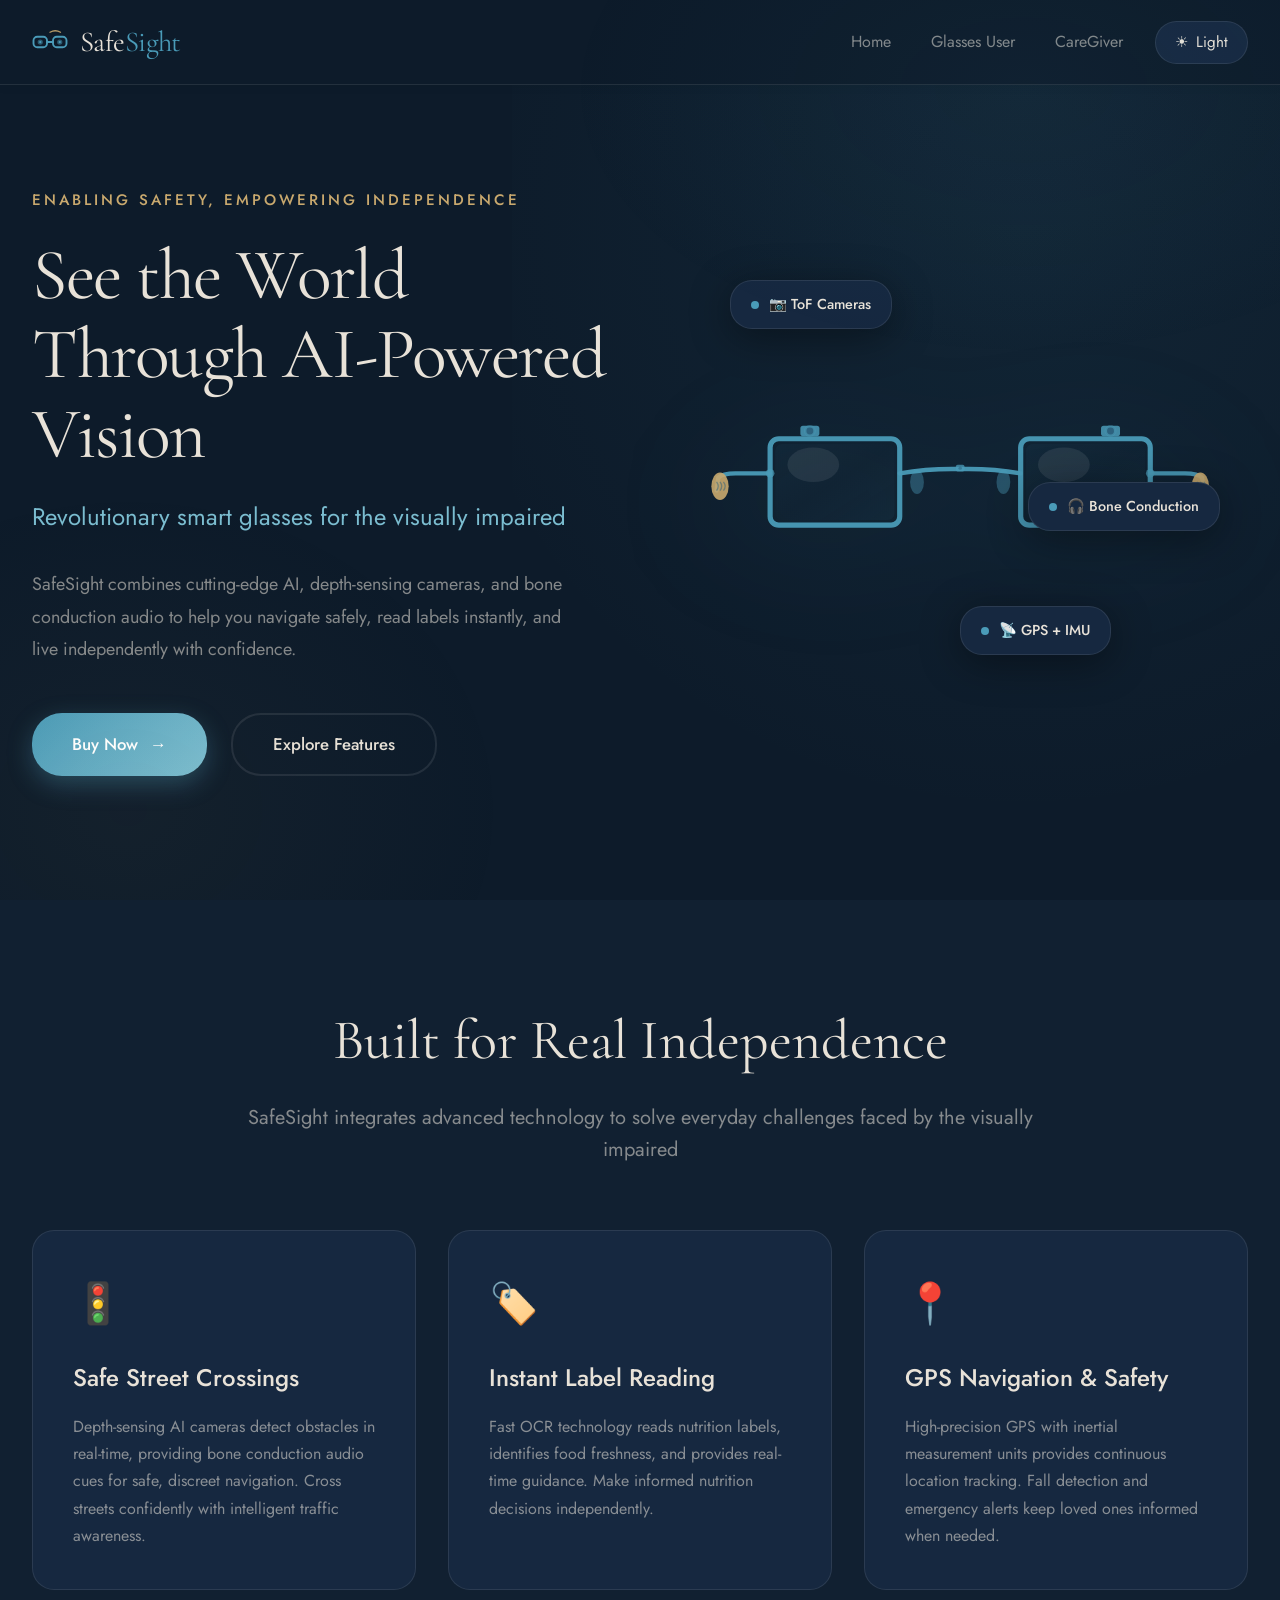
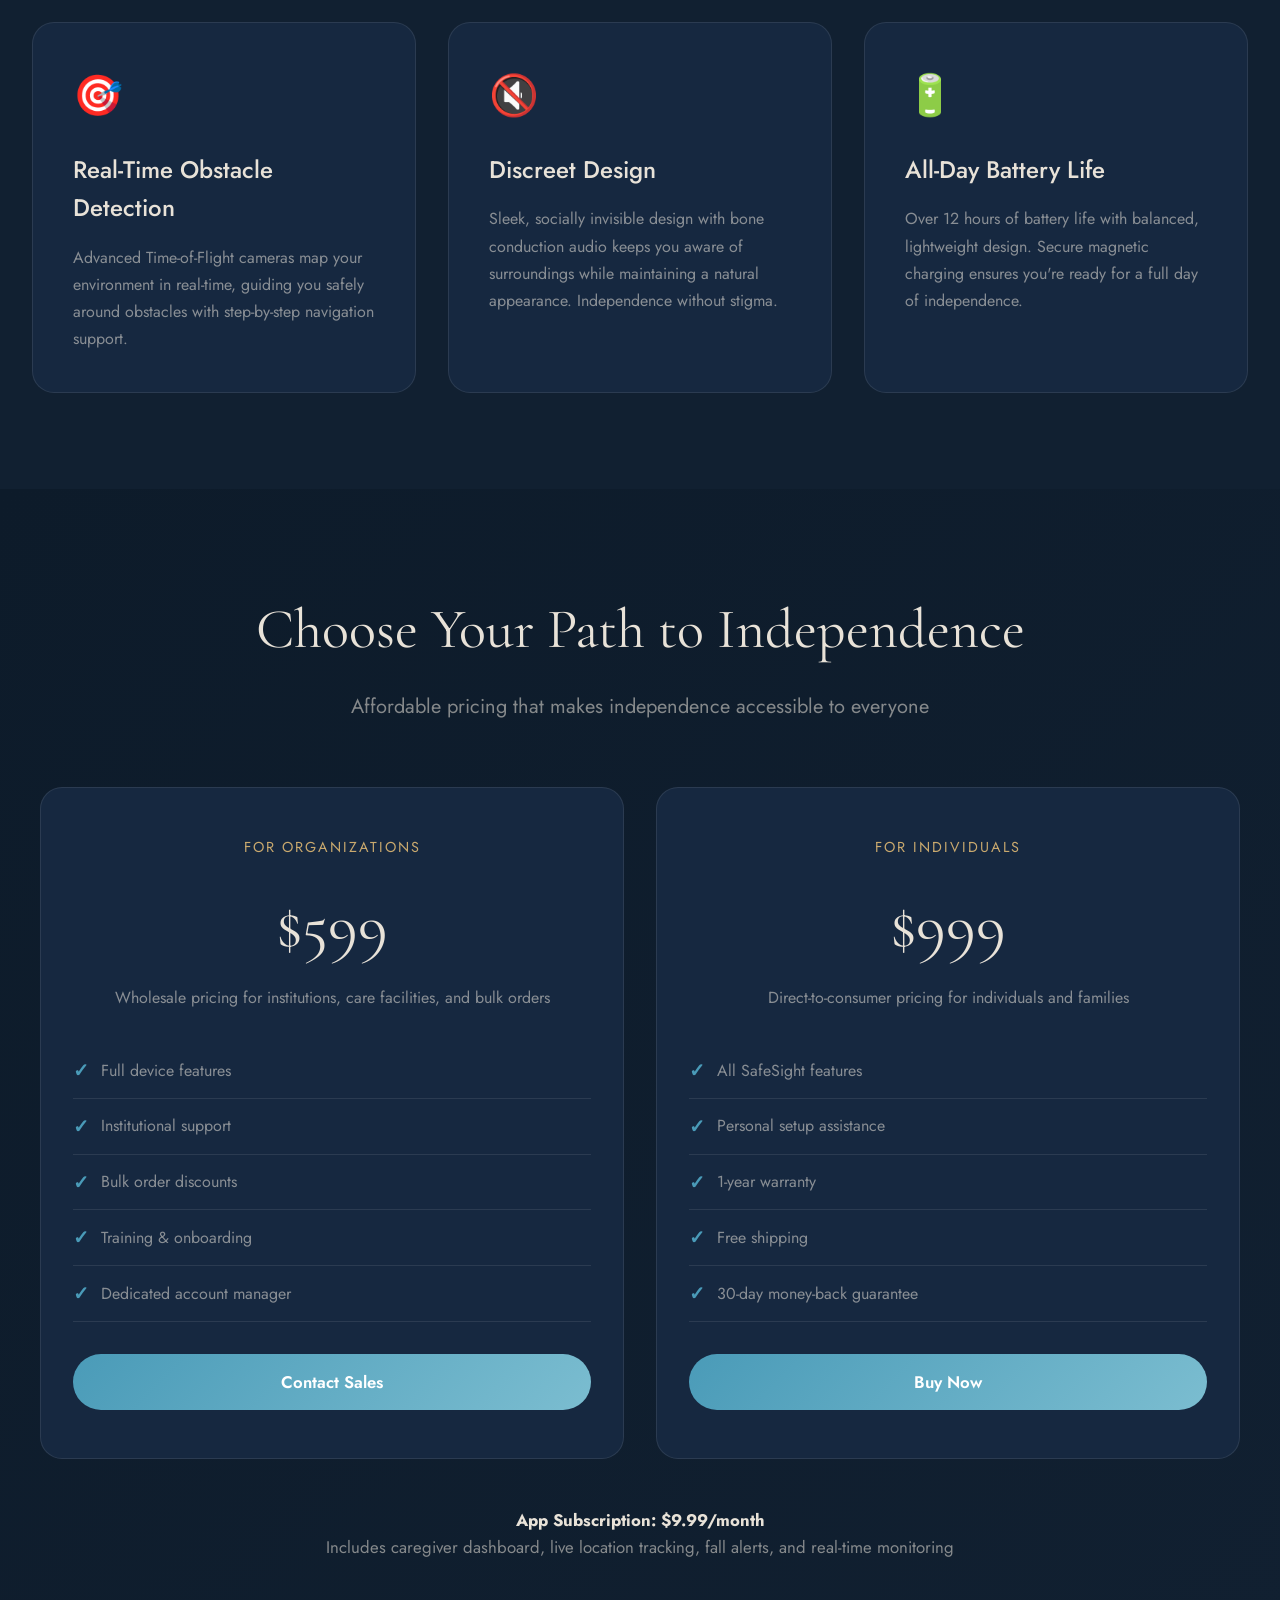
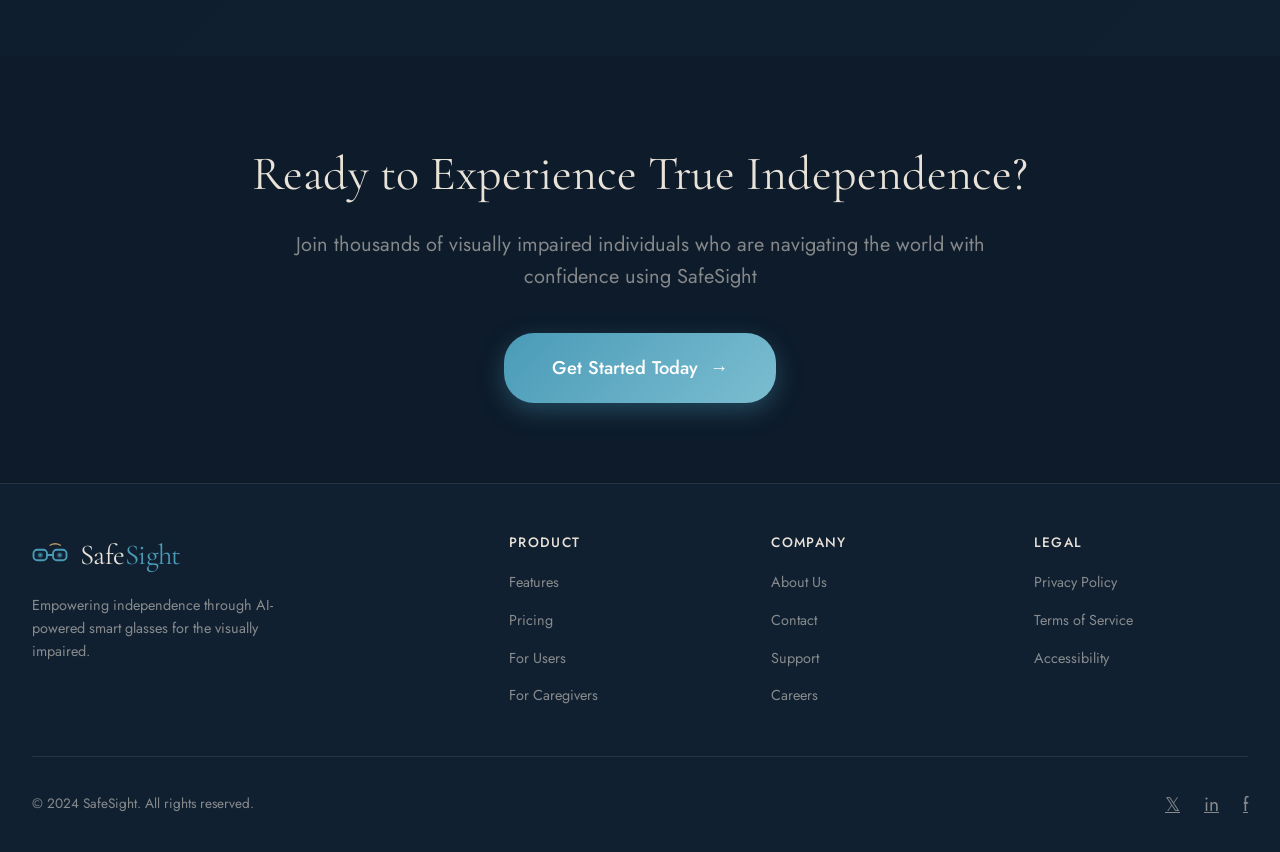
==== home.html @ ee52b525 "Add files via upload" ====
<!DOCTYPE html>
<html lang="en">
<head>
  <meta charset="UTF-8">
  <meta name="viewport" content="width=device-width, initial-scale=1.0">
  <title>SafeSight - AI-Powered Smart Glasses</title>
  <link rel="preconnect" href="https://fonts.googleapis.com">
  <link href="https://fonts.googleapis.com/css2?family=Cormorant+Garamond:ital,wght@0,300;0,400;0,500;1,300;1,400&family=Jost:wght@300;400;500;600&display=swap" rel="stylesheet">
  <link rel="stylesheet" href="styles/tokens.css">
  <style>
    * { margin: 0; padding: 0; box-sizing: border-box; }

    body {
      font-family: 'Jost', sans-serif;
      background: var(--navy);
      color: var(--cream);
      line-height: 1.6;
      overflow-x: hidden;
    }

    /* Navigation */
    .nav {
      position: fixed;
      top: 0;
      width: 100%;
      background: var(--navy);
      backdrop-filter: blur(12px);
      border-bottom: 1px solid var(--navy-border);
      z-index: 1000;
      transition: all 0.3s var(--ease);
      box-shadow: 0 2px 10px rgba(0,0,0,0.05);
    }

    .nav-container {
      max-width: 1400px;
      margin: 0 auto;
      padding: 1.2rem 2rem;
      display: flex;
      justify-content: space-between;
      align-items: center;
    }

    .nav-logo {
      display: flex;
      align-items: center;
      gap: 0.75rem;
      text-decoration: none;
      color: var(--cream);
      font-size: 1.5rem;
      font-weight: 500;
      z-index: 1001;
    }

    .nav-logo-icon {
      width: 36px;
      height: 36px;
    }

    .nav-wordmark {
      font-family: 'Cormorant Garamond', serif;
      font-size: 1.8rem;
      font-weight: 400;
      letter-spacing: -0.02em;
      color: var(--cream);
    }

    .nav-wordmark em {
      color: var(--teal);
      font-style: normal;
    }

    .nav-right {
      display: flex;
      align-items: center;
      gap: 2rem;
    }

    .nav-links {
      display: flex;
      gap: 2.5rem;
      list-style: none;
    }

    .nav-links a {
      color: var(--muted);
      text-decoration: none;
      font-weight: 400;
      font-size: 1rem;
      position: relative;
      transition: color 0.3s var(--ease);
    }

    .nav-links a::after {
      content: '';
      position: absolute;
      bottom: -6px;
      left: 0;
      width: 0;
      height: 2px;
      background: linear-gradient(90deg, var(--teal), var(--gold));
      transition: width 0.3s var(--ease);
    }

    .nav-links a:hover {
      color: var(--cream);
    }

    .nav-links a:hover::after,
    .nav-links a.active::after {
      width: 100%;
    }

    .nav-links a.active {
      color: var(--cream);
    }

    .theme-toggle {
      background: var(--navy-card);
      border: 1px solid var(--navy-border);
      color: var(--cream);
      padding: 0.6rem 1.2rem;
      border-radius: var(--r-lg);
      cursor: pointer;
      font-family: 'Jost', sans-serif;
      font-size: 0.95rem;
      display: flex;
      align-items: center;
      gap: 0.5rem;
      transition: all 0.3s var(--ease);
    }

    .theme-toggle:hover {
      background: var(--navy-hover);
      border-color: var(--teal);
    }

    .hamburger {
      display: none;
      flex-direction: column;
      gap: 5px;
      background: none;
      border: none;
      cursor: pointer;
      padding: 0.5rem;
      z-index: 1001;
    }

    .hamburger span {
      width: 25px;
      height: 2px;
      background: var(--cream);
      transition: all 0.3s var(--ease);
      border-radius: 2px;
    }

    .hamburger.active span:nth-child(1) {
      transform: rotate(45deg) translate(7px, 7px);
    }

    .hamburger.active span:nth-child(2) {
      opacity: 0;
    }

    .hamburger.active span:nth-child(3) {
      transform: rotate(-45deg) translate(7px, -7px);
    }

    @media (max-width: 968px) {
      .nav-right {
        position: fixed;
        top: 0;
        right: -100%;
        height: 100vh;
        width: 280px;
        background: var(--navy-mid);
        flex-direction: column;
        gap: 0;
        padding: 5rem 0 2rem;
        box-shadow: -4px 0 20px rgba(0,0,0,0.3);
        transition: right 0.3s var(--ease);
        align-items: stretch;
      }

      .nav-right.active {
        right: 0;
      }

      .nav-links {
        flex-direction: column;
        gap: 0;
      }

      .nav-links a {
        padding: 1.2rem 2rem;
        border-bottom: 1px solid var(--navy-border);
        font-size: 1.1rem;
      }

      .nav-links a::after {
        display: none;
      }

      .nav-links a:hover,
      .nav-links a.active {
        background: var(--navy-hover);
      }

      .theme-toggle {
        margin: 1.5rem 2rem;
        justify-content: center;
      }

      .hamburger {
        display: flex;
      }
    }

    /* Hero Section */
    .hero {
      min-height: 100vh;
      display: flex;
      align-items: center;
      padding: 8rem 2rem 4rem;
      position: relative;
      overflow: hidden;
    }

    .hero::before {
      content: '';
      position: absolute;
      top: -50%;
      right: -20%;
      width: 80%;
      height: 150%;
      background: radial-gradient(circle, rgba(74, 155, 184, 0.08) 0%, transparent 70%);
      animation: float 20s ease-in-out infinite;
    }

    @keyframes float {
      0%, 100% { transform: translate(0, 0) rotate(0deg); }
      33% { transform: translate(30px, -30px) rotate(5deg); }
      66% { transform: translate(-20px, 20px) rotate(-5deg); }
    }

    .hero-container {
      max-width: 1400px;
      margin: 0 auto;
      display: grid;
      grid-template-columns: 1fr 1fr;
      gap: 4rem;
      align-items: center;
      position: relative;
      z-index: 1;
    }

    .hero-content {
      animation: slideInLeft 0.8s var(--ease) forwards;
    }

    @keyframes slideInLeft {
      from { opacity: 0; transform: translateX(-40px); }
      to { opacity: 1; transform: translateX(0); }
    }

    .hero-tagline {
      font-size: 0.95rem;
      text-transform: uppercase;
      letter-spacing: 3px;
      color: var(--gold);
      font-weight: 500;
      margin-bottom: 1.5rem;
      opacity: 0;
      animation: fadeIn 0.6s var(--ease) 0.2s forwards;
    }

    @keyframes fadeIn {
      to { opacity: 1; }
    }

    .hero-title {
      font-family: 'Cormorant Garamond', serif;
      font-size: 4.5rem;
      line-height: 1.1;
      color: var(--cream);
      margin-bottom: 1.5rem;
      font-weight: 400;
      letter-spacing: -0.02em;
    }

    .hero-subtitle {
      font-size: 1.5rem;
      color: var(--teal-light);
      margin-bottom: 2rem;
      font-weight: 400;
    }

    .hero-description {
      font-size: 1.125rem;
      color: var(--muted);
      margin-bottom: 3rem;
      line-height: 1.8;
      max-width: 540px;
    }

    .cta-buttons {
      display: flex;
      gap: 1.5rem;
      flex-wrap: wrap;
    }

    .btn {
      padding: 1rem 2.5rem;
      border-radius: var(--r-xl);
      font-weight: 500;
      text-decoration: none;
      display: inline-flex;
      align-items: center;
      gap: 0.75rem;
      transition: all 0.3s var(--ease);
      font-size: 1.05rem;
      border: none;
      cursor: pointer;
      font-family: 'Jost', sans-serif;
    }

    .btn-primary {
      background: linear-gradient(135deg, var(--teal), var(--teal-light));
      color: #FFFFFF;
      box-shadow: 0 8px 24px rgba(74, 155, 184, 0.35);
    }

    .btn-primary:hover {
      transform: translateY(-3px);
      box-shadow: 0 12px 32px rgba(74, 155, 184, 0.45);
    }

    .btn-secondary {
      background: transparent;
      color: var(--cream);
      border: 2px solid var(--navy-border);
    }

    .btn-secondary:hover {
      background: var(--navy-hover);
      border-color: var(--gold);
    }

    /* Glasses Showcase */
    .glasses-showcase {
      position: relative;
      animation: slideInRight 0.8s var(--ease) forwards;
    }

    @keyframes slideInRight {
      from { opacity: 0; transform: translateX(40px); }
      to { opacity: 1; transform: translateX(0); }
    }

    .glasses-container {
      position: relative;
      width: 100%;
      aspect-ratio: 1;
      display: flex;
      align-items: center;
      justify-content: center;
    }

    .glasses-svg {
      width: 90%;
      height: auto;
      filter: drop-shadow(0 20px 60px rgba(74, 155, 184, 0.3));
      animation: glassesFloat 4s ease-in-out infinite;
    }

    @keyframes glassesFloat {
      0%, 100% { transform: translateY(0) rotate(0deg); }
      50% { transform: translateY(-15px) rotate(1deg); }
    }

    .feature-indicator {
      position: absolute;
      background: var(--navy-card);
      border: 1px solid var(--navy-border);
      padding: 0.75rem 1.25rem;
      border-radius: var(--r-lg);
      box-shadow: var(--shadow-card);
      font-size: 0.9rem;
      font-weight: 500;
      color: var(--cream);
      opacity: 0;
      animation: fadeInPulse 0.8s var(--ease) forwards;
      display: flex;
      align-items: center;
      gap: 0.6rem;
      backdrop-filter: blur(8px);
    }

    .feature-indicator::before {
      content: '';
      width: 8px;
      height: 8px;
      border-radius: 50%;
      background: var(--teal);
      animation: pulse 2s ease-in-out infinite;
    }

    @keyframes pulse {
      0%, 100% { transform: scale(1); opacity: 1; }
      50% { transform: scale(1.4); opacity: 0.6; }
    }

    @keyframes fadeInPulse {
      from {
        opacity: 0;
        transform: scale(0.9);
      }
      to {
        opacity: 1;
        transform: scale(1);
      }
    }

    .feature-camera {
      top: 15%;
      left: 10%;
      animation-delay: 0.5s;
    }

    .feature-audio {
      top: 50%;
      right: 5%;
      animation-delay: 1s;
    }

    .feature-sensors {
      bottom: 20%;
      left: 50%;
      transform: translateX(-50%);
      animation-delay: 1.5s;
    }

    /* Features Section */
    .features {
      padding: 6rem 2rem;
      background: var(--navy-mid);
    }

    .section-header {
      text-align: center;
      max-width: 800px;
      margin: 0 auto 4rem;
    }

    .section-title {
      font-family: 'Cormorant Garamond', serif;
      font-size: 3.5rem;
      color: var(--cream);
      margin-bottom: 1rem;
      font-weight: 400;
    }

    .section-subtitle {
      font-size: 1.25rem;
      color: var(--muted);
      line-height: 1.6;
    }

    .features-grid {
      max-width: 1400px;
      margin: 0 auto;
      display: grid;
      grid-template-columns: repeat(auto-fit, minmax(320px, 1fr));
      gap: 2rem;
    }

    .feature-card {
      background: var(--navy-card);
      padding: 2.5rem;
      border-radius: var(--r-lg);
      border: 1px solid var(--navy-border);
      transition: all 0.4s var(--ease);
      position: relative;
      overflow: hidden;
    }

    .feature-card::before {
      content: '';
      position: absolute;
      top: 0;
      left: 0;
      width: 100%;
      height: 3px;
      background: linear-gradient(90deg, var(--teal), var(--gold));
      transform: scaleX(0);
      transition: transform 0.4s var(--ease);
    }

    .feature-card:hover {
      transform: translateY(-8px);
      box-shadow: var(--shadow-card);
      border-color: var(--navy-raised);
    }

    .feature-card:hover::before {
      transform: scaleX(1);
    }

    .feature-icon {
      font-size: 2.5rem;
      margin-bottom: 1.5rem;
      display: block;
    }

    .feature-title {
      font-size: 1.5rem;
      font-weight: 500;
      color: var(--cream);
      margin-bottom: 1rem;
    }

    .feature-description {
      color: var(--muted);
      line-height: 1.7;
    }

    /* Pricing Section */
    .pricing {
      padding: 6rem 2rem;
      background: linear-gradient(135deg, #0D1B2A 0%, #112031 100%);
    }

    .pricing-grid {
      max-width: 1200px;
      margin: 4rem auto 0;
      display: grid;
      grid-template-columns: repeat(auto-fit, minmax(320px, 1fr));
      gap: 2rem;
    }

    .pricing-card {
      background: var(--navy-card);
      border: 1px solid var(--navy-border);
      border-radius: var(--r-lg);
      padding: 3rem 2rem;
      text-align: center;
      transition: all 0.4s var(--ease);
    }

    .pricing-card:hover {
      transform: translateY(-8px);
      box-shadow: var(--shadow-card);
      border-color: var(--teal);
    }

    .pricing-label {
      font-size: 0.9rem;
      text-transform: uppercase;
      letter-spacing: 2px;
      color: var(--gold);
      margin-bottom: 1rem;
    }

    .pricing-price {
      font-family: 'Cormorant Garamond', serif;
      font-size: 4rem;
      font-weight: 400;
      margin-bottom: 0.5rem;
      color: var(--cream);
    }

    .pricing-description {
      font-size: 1rem;
      color: var(--muted);
      margin-bottom: 2rem;
    }

    .pricing-features {
      list-style: none;
      margin-bottom: 2rem;
      text-align: left;
    }

    .pricing-features li {
      padding: 0.75rem 0;
      border-bottom: 1px solid var(--navy-border);
      display: flex;
      align-items: center;
      gap: 0.75rem;
      color: var(--muted);
    }

    .pricing-features li::before {
      content: '✓';
      color: var(--teal);
      font-weight: 600;
      font-size: 1.2rem;
    }

    .btn-buy {
      background: linear-gradient(135deg, var(--teal), var(--teal-light));
      color: #FFFFFF;
      width: 100%;
      justify-content: center;
      font-weight: 600;
    }

    .btn-buy:hover {
      transform: translateY(-2px);
      box-shadow: 0 8px 24px rgba(74, 155, 184, 0.4);
    }

    .pricing-note {
      text-align: center;
      margin-top: 3rem;
      color: var(--muted);
      font-size: 1.05rem;
    }

    .pricing-note strong {
      color: var(--cream);
    }

    /* Footer CTA */
    .footer-cta {
      padding: 5rem 2rem;
      background: var(--navy);
      text-align: center;
    }

    .footer-cta h2 {
      font-family: 'Cormorant Garamond', serif;
      font-size: 3rem;
      color: var(--cream);
      margin-bottom: 1rem;
      font-weight: 400;
    }

    .footer-cta p {
      font-size: 1.25rem;
      color: var(--muted);
      margin-bottom: 2.5rem;
      max-width: 700px;
      margin-left: auto;
      margin-right: auto;
    }

    /* Footer */
    .footer {
      background: var(--navy-mid);
      border-top: 1px solid var(--navy-border);
      padding: 3rem 2rem 2rem;
    }

    .footer-container {
      max-width: 1400px;
      margin: 0 auto;
      display: grid;
      grid-template-columns: 2fr 1fr 1fr 1fr;
      gap: 3rem;
      margin-bottom: 3rem;
    }

    .footer-brand {
      display: flex;
      flex-direction: column;
      gap: 1rem;
    }

    .footer-logo {
      display: flex;
      align-items: center;
      gap: 0.75rem;
      text-decoration: none;
      color: var(--cream);
    }

    .footer-logo-icon {
      width: 36px;
      height: 36px;
    }

    .footer-wordmark {
      font-family: 'Cormorant Garamond', serif;
      font-size: 1.8rem;
      font-weight: 400;
      letter-spacing: -0.02em;
      color: var(--cream);
    }

    .footer-wordmark em {
      color: var(--teal);
      font-style: normal;
    }

    .footer-tagline {
      font-size: 0.9rem;
      color: var(--muted);
      line-height: 1.6;
      max-width: 280px;
    }

    .footer-section h3 {
      font-size: 0.85rem;
      text-transform: uppercase;
      letter-spacing: 0.1em;
      color: var(--cream);
      margin-bottom: 1rem;
      font-weight: 500;
    }

    .footer-links {
      list-style: none;
      display: flex;
      flex-direction: column;
      gap: 0.75rem;
    }

    .footer-links a {
      color: var(--muted);
      text-decoration: none;
      font-size: 0.9rem;
      transition: color 0.3s var(--ease);
    }

    .footer-links a:hover {
      color: var(--teal);
    }

    .footer-bottom {
      border-top: 1px solid var(--navy-border);
      padding-top: 2rem;
      display: flex;
      justify-content: space-between;
      align-items: center;
      flex-wrap: wrap;
      gap: 1rem;
    }

    .footer-copyright {
      font-size: 0.85rem;
      color: var(--muted);
    }

    .footer-social {
      display: flex;
      gap: 1.5rem;
    }

    .footer-social a {
      color: var(--muted);
      font-size: 1.2rem;
      transition: color 0.3s var(--ease);
    }

    .footer-social a:hover {
      color: var(--teal);
    }

    /* Responsive */
    @media (max-width: 968px) {
      .hero-container {
        grid-template-columns: 1fr;
        text-align: center;
      }

      .hero-title {
        font-size: 3.5rem;
      }

      .hero-description {
        margin-left: auto;
        margin-right: auto;
      }

      .cta-buttons {
        justify-content: center;
      }

      .glasses-showcase {
        order: -1;
      }

      .footer-container {
        grid-template-columns: 1fr;
        gap: 2rem;
      }

      .footer-bottom {
        flex-direction: column;
        text-align: center;
      }
    }

    @media (max-width: 640px) {
      .hero-title {
        font-size: 2.5rem;
      }

      .section-title {
        font-size: 2.5rem;
      }

      .pricing-price {
        font-size: 3rem;
      }

      .nav-wordmark {
        font-size: 1.4rem;
      }
    }
  </style>
</head>
<body class="dark">

  <!-- Navigation -->
  <nav class="nav">
    <div class="nav-container">
      <a href="index.html" class="nav-logo">
        <svg class="nav-logo-icon" viewBox="0 0 48 48" fill="none" xmlns="http://www.w3.org/2000/svg">
          <rect x="2" y="17" width="18" height="14" rx="5" stroke="#4A9BB8" stroke-width="2.5"/>
          <rect x="28" y="17" width="18" height="14" rx="5" stroke="#4A9BB8" stroke-width="2.5"/>
          <path d="M20 24h8" stroke="#4A9BB8" stroke-width="2.5" stroke-linecap="round"/>
          <circle cx="11" cy="24" r="3.5" fill="rgba(74,155,184,0.5)"/>
          <circle cx="11" cy="24" r="1.5" fill="#4A9BB8"/>
          <circle cx="37" cy="24" r="3.5" fill="rgba(74,155,184,0.5)"/>
          <circle cx="37" cy="24" r="1.5" fill="#4A9BB8"/>
          <path d="M24 11 Q31 7 38 11" stroke="#C9A96E" stroke-width="1.8" stroke-linecap="round" fill="none" opacity="0.9"/>
        </svg>
        <span class="nav-wordmark">Safe<em>Sight</em></span>
      </a>
      
      <button class="hamburger" onclick="toggleMenu()" aria-label="Toggle menu">
        <span></span>
        <span></span>
        <span></span>
      </button>

      <div class="nav-right" id="navRight">
        <ul class="nav-links">
          <li><a href="index.html">Home</a></li>
          <li><a href="app.html#user">Glasses User</a></li>
          <li><a href="app.html#caregiver">CareGiver</a></li>
        </ul>
        <button class="theme-toggle" onclick="toggleTheme()">
          <span id="theme-icon">☀</span>
          <span id="theme-text">Light</span>
        </button>
      </div>
    </div>
  </nav>

  <!-- Hero Section -->
  <section class="hero">
    <div class="hero-container">
      <div class="hero-content">
        <div class="hero-tagline">Enabling Safety, Empowering Independence</div>
        <h1 class="hero-title">See the World Through AI-Powered Vision</h1>
        <p class="hero-subtitle">Revolutionary smart glasses for the visually impaired</p>
        <p class="hero-description">
          SafeSight combines cutting-edge AI, depth-sensing cameras, and bone conduction audio to help you navigate safely, read labels instantly, and live independently with confidence.
        </p>
        <div class="cta-buttons">
          <a href="#pricing" class="btn btn-primary">
            Buy Now
            <span>→</span>
          </a>
          <a href="#features" class="btn btn-secondary">
            Explore Features
          </a>
        </div>
      </div>

      <div class="glasses-showcase">
        <div class="glasses-container">
          <!-- Realistic Square Glasses SVG -->
          <svg class="glasses-svg" viewBox="0 0 600 280" xmlns="http://www.w3.org/2000/svg">
            <defs>
              <!-- Gradients -->
              <linearGradient id="frameGradient" x1="0%" y1="0%" x2="100%" y2="100%">
                <stop offset="0%" style="stop-color:#2C5F7C"/>
                <stop offset="100%" style="stop-color:#1E4A5F"/>
              </linearGradient>
              
              <linearGradient id="lensGradient" x1="0%" y1="0%" x2="100%" y2="100%">
                <stop offset="0%" style="stop-color:#4A9BB8;stop-opacity:0.12"/>
                <stop offset="50%" style="stop-color:#2C5F7C;stop-opacity:0.06"/>
                <stop offset="100%" style="stop-color:#4A9BB8;stop-opacity:0.12"/>
              </linearGradient>

              <!-- Glow effect -->
              <filter id="glow">
                <feGaussianBlur stdDeviation="2" result="coloredBlur"/>
                <feMerge>
                  <feMergeNode in="coloredBlur"/>
                  <feMergeNode in="SourceGraphic"/>
                </feMerge>
              </filter>
            </defs>

            <!-- Left Lens Frame -->
            <g id="left-lens">
              <!-- Outer frame -->
              <rect x="80" y="90" width="150" height="100" rx="10" ry="10" 
                    fill="none" stroke="#4A9BB8" stroke-width="6" opacity="0.95"/>
              <!-- Inner lens -->
              <rect x="86" y="96" width="138" height="88" rx="8" ry="8" 
                    fill="url(#lensGradient)" opacity="0.5"/>
              <!-- Subtle reflection -->
              <ellipse cx="130" cy="120" rx="30" ry="20" fill="white" opacity="0.08"/>
            </g>

            <!-- Right Lens Frame -->
            <g id="right-lens">
              <!-- Outer frame -->
              <rect x="370" y="90" width="150" height="100" rx="10" ry="10" 
                    fill="none" stroke="#4A9BB8" stroke-width="6" opacity="0.95"/>
              <!-- Inner lens -->
              <rect x="376" y="96" width="138" height="88" rx="8" ry="8" 
                    fill="url(#lensGradient)" opacity="0.5"/>
              <!-- Subtle reflection -->
              <ellipse cx="420" cy="120" rx="30" ry="20" fill="white" opacity="0.08"/>
            </g>

            <!-- Bridge (Realistic nose bridge - SHORT and elegant) -->
            <g id="bridge">
              <!-- Top bridge connector -->
              <path d="M 230 130 Q 260 125 290 125 L 310 125 Q 340 125 370 130" 
                    stroke="#4A9BB8" stroke-width="5" fill="none" opacity="0.95" stroke-linecap="round"/>
              <!-- Nose pads (small, subtle) -->
              <ellipse cx="250" cy="140" rx="8" ry="14" fill="#4A9BB8" opacity="0.4"/>
              <ellipse cx="350" cy="140" rx="8" ry="14" fill="#4A9BB8" opacity="0.4"/>
            </g>

            <!-- Left Temple -->
            <g id="left-temple">
              <path d="M 80 130 L 40 130 Q 25 130 20 135 L 18 150" 
                    stroke="#4A9BB8" stroke-width="5" fill="none" opacity="0.95" stroke-linecap="round"/>
              <!-- Temple hinge -->
              <circle cx="80" cy="130" r="5" fill="#4A9BB8" opacity="0.7"/>
            </g>

            <!-- Right Temple -->
            <g id="right-temple">
              <path d="M 520 130 L 560 130 Q 575 130 580 135 L 582 150" 
                    stroke="#4A9BB8" stroke-width="5" fill="none" opacity="0.95" stroke-linecap="round"/>
              <!-- Temple hinge -->
              <circle cx="520" cy="130" r="5" fill="#4A9BB8" opacity="0.7"/>
            </g>

            <!-- Camera Modules (Top of lenses) -->
            <g id="cameras">
              <!-- Left camera -->
              <rect x="115" y="75" width="22" height="12" rx="3" fill="#4A9BB8" opacity="0.85"/>
              <circle cx="126" cy="81" r="4" fill="#2C5F7C">
                <animate attributeName="opacity" values="1;0.5;1" dur="2s" repeatCount="indefinite"/>
              </circle>
              <circle cx="126" cy="81" r="6" fill="none" stroke="#4A9BB8" stroke-width="1" opacity="0.5">
                <animate attributeName="r" values="6;9;6" dur="2s" repeatCount="indefinite"/>
                <animate attributeName="opacity" values="0.5;0.2;0.5" dur="2s" repeatCount="indefinite"/>
              </circle>

              <!-- Right camera -->
              <rect x="463" y="75" width="22" height="12" rx="3" fill="#4A9BB8" opacity="0.85"/>
              <circle cx="474" cy="81" r="4" fill="#2C5F7C">
                <animate attributeName="opacity" values="1;0.5;1" dur="2s" repeatCount="indefinite"/>
              </circle>
              <circle cx="474" cy="81" r="6" fill="none" stroke="#4A9BB8" stroke-width="1" opacity="0.5">
                <animate attributeName="r" values="6;9;6" dur="2s" repeatCount="indefinite"/>
                <animate attributeName="opacity" values="0.5;0.2;0.5" dur="2s" repeatCount="indefinite"/>
              </circle>
            </g>

            <!-- Bone Conduction Audio (Temple tips) -->
            <g id="audio-modules">
              <!-- Left audio -->
              <ellipse cx="22" cy="145" rx="10" ry="16" fill="#C9A96E" opacity="0.9"/>
              <path d="M 18 140 Q 22 145 18 150" stroke="#2C5F7C" stroke-width="1.5" fill="none" opacity="0.5"/>
              <path d="M 22 140 Q 26 145 22 150" stroke="#2C5F7C" stroke-width="1.5" fill="none" opacity="0.5"/>
              <path d="M 26 140 Q 30 145 26 150" stroke="#2C5F7C" stroke-width="1.5" fill="none" opacity="0.5"/>

              <!-- Right audio -->
              <ellipse cx="578" cy="145" rx="10" ry="16" fill="#C9A96E" opacity="0.9"/>
              <path d="M 574 140 Q 578 145 574 150" stroke="#2C5F7C" stroke-width="1.5" fill="none" opacity="0.5"/>
              <path d="M 578 140 Q 582 145 578 150" stroke="#2C5F7C" stroke-width="1.5" fill="none" opacity="0.5"/>
              <path d="M 582 140 Q 586 145 582 150" stroke="#2C5F7C" stroke-width="1.5" fill="none" opacity="0.5"/>
            </g>

            <!-- GPS/IMU Sensor (Center bridge) -->
            <g id="center-sensor">
              <rect x="295" y="120" width="10" height="8" rx="2" fill="#4A9BB8" opacity="0.75"/>
              <circle cx="300" cy="124" r="2" fill="#2C5F7C">
                <animate attributeName="opacity" values="1;0.4;1" dur="1.5s" repeatCount="indefinite"/>
              </circle>
            </g>
          </svg>

          <!-- Feature Indicators -->
          <div class="feature-indicator feature-camera">
            📷 ToF Cameras
          </div>
          <div class="feature-indicator feature-audio">
            🎧 Bone Conduction
          </div>
          <div class="feature-indicator feature-sensors">
            📡 GPS + IMU
          </div>
        </div>
      </div>
    </div>
  </section>

  <!-- Features Section -->
  <section class="features" id="features">
    <div class="section-header">
      <h2 class="section-title">Built for Real Independence</h2>
      <p class="section-subtitle">SafeSight integrates advanced technology to solve everyday challenges faced by the visually impaired</p>
    </div>

    <div class="features-grid">
      <div class="feature-card">
        <span class="feature-icon">🚦</span>
        <h3 class="feature-title">Safe Street Crossings</h3>
        <p class="feature-description">
          Depth-sensing AI cameras detect obstacles in real-time, providing bone conduction audio cues for safe, discreet navigation. Cross streets confidently with intelligent traffic awareness.
        </p>
      </div>

      <div class="feature-card">
        <span class="feature-icon">🏷️</span>
        <h3 class="feature-title">Instant Label Reading</h3>
        <p class="feature-description">
          Fast OCR technology reads nutrition labels, identifies food freshness, and provides real-time guidance. Make informed nutrition decisions independently.
        </p>
      </div>

      <div class="feature-card">
        <span class="feature-icon">📍</span>
        <h3 class="feature-title">GPS Navigation & Safety</h3>
        <p class="feature-description">
          High-precision GPS with inertial measurement units provides continuous location tracking. Fall detection and emergency alerts keep loved ones informed when needed.
        </p>
      </div>

      <div class="feature-card">
        <span class="feature-icon">🎯</span>
        <h3 class="feature-title">Real-Time Obstacle Detection</h3>
        <p class="feature-description">
          Advanced Time-of-Flight cameras map your environment in real-time, guiding you safely around obstacles with step-by-step navigation support.
        </p>
      </div>

      <div class="feature-card">
        <span class="feature-icon">🔇</span>
        <h3 class="feature-title">Discreet Design</h3>
        <p class="feature-description">
          Sleek, socially invisible design with bone conduction audio keeps you aware of surroundings while maintaining a natural appearance. Independence without stigma.
        </p>
      </div>

      <div class="feature-card">
        <span class="feature-icon">🔋</span>
        <h3 class="feature-title">All-Day Battery Life</h3>
        <p class="feature-description">
          Over 12 hours of battery life with balanced, lightweight design. Secure magnetic charging ensures you're ready for a full day of independence.
        </p>
      </div>
    </div>
  </section>

  <!-- Pricing Section -->
  <section class="pricing" id="pricing">
    <div class="section-header">
      <h2 class="section-title">Choose Your Path to Independence</h2>
      <p class="section-subtitle">
        Affordable pricing that makes independence accessible to everyone
      </p>
    </div>

    <div class="pricing-grid">
      <div class="pricing-card">
        <div class="pricing-label">For Organizations</div>
        <div class="pricing-price">$599</div>
        <p class="pricing-description">Wholesale pricing for institutions, care facilities, and bulk orders</p>
        <ul class="pricing-features">
          <li>Full device features</li>
          <li>Institutional support</li>
          <li>Bulk order discounts</li>
          <li>Training & onboarding</li>
          <li>Dedicated account manager</li>
        </ul>
        <button class="btn btn-buy" onclick="showComingSoon(this)">Contact Sales</button>
      </div>

      <div class="pricing-card">
        <div class="pricing-label">For Individuals</div>
        <div class="pricing-price">$999</div>
        <p class="pricing-description">Direct-to-consumer pricing for individuals and families</p>
        <ul class="pricing-features">
          <li>All SafeSight features</li>
          <li>Personal setup assistance</li>
          <li>1-year warranty</li>
          <li>Free shipping</li>
          <li>30-day money-back guarantee</li>
        </ul>
        <button class="btn btn-buy" onclick="showComingSoon(this)">Buy Now</button>
      </div>
    </div>

    <div class="pricing-note">
      <p>
        <strong>App Subscription: $9.99/month</strong><br>
        Includes caregiver dashboard, live location tracking, fall alerts, and real-time monitoring
      </p>
    </div>
  </section>

  <!-- Footer CTA -->
  <section class="footer-cta">
    <h2>Ready to Experience True Independence?</h2>
    <p>Join thousands of visually impaired individuals who are navigating the world with confidence using SafeSight</p>
    <a href="#pricing" class="btn btn-primary" style="font-size: 1.15rem; padding: 1.25rem 3rem;">
      Get Started Today
      <span>→</span>
    </a>
  </section>

  <!-- Footer -->
  <footer class="footer">
    <div class="footer-container">
      <div class="footer-brand">
        <a href="index.html" class="footer-logo">
          <svg class="footer-logo-icon" viewBox="0 0 48 48" fill="none" xmlns="http://www.w3.org/2000/svg">
            <rect x="2" y="17" width="18" height="14" rx="5" stroke="#4A9BB8" stroke-width="2.5"/>
            <rect x="28" y="17" width="18" height="14" rx="5" stroke="#4A9BB8" stroke-width="2.5"/>
            <path d="M20 24h8" stroke="#4A9BB8" stroke-width="2.5" stroke-linecap="round"/>
            <circle cx="11" cy="24" r="3.5" fill="rgba(74,155,184,0.5)"/>
            <circle cx="11" cy="24" r="1.5" fill="#4A9BB8"/>
            <circle cx="37" cy="24" r="3.5" fill="rgba(74,155,184,0.5)"/>
            <circle cx="37" cy="24" r="1.5" fill="#4A9BB8"/>
            <path d="M24 11 Q31 7 38 11" stroke="#C9A96E" stroke-width="1.8" stroke-linecap="round" fill="none" opacity="0.9"/>
          </svg>
          <span class="footer-wordmark">Safe<em>Sight</em></span>
        </a>
        <p class="footer-tagline">
          Empowering independence through AI-powered smart glasses for the visually impaired.
        </p>
      </div>

      <div class="footer-section">
        <h3>Product</h3>
        <ul class="footer-links">
          <li><a href="#features">Features</a></li>
          <li><a href="#pricing">Pricing</a></li>
          <li><a href="app.html#user">For Users</a></li>
          <li><a href="app.html#caregiver">For Caregivers</a></li>
        </ul>
      </div>

      <div class="footer-section">
        <h3>Company</h3>
        <ul class="footer-links">
          <li><a href="#about">About Us</a></li>
          <li><a href="#contact">Contact</a></li>
          <li><a href="#support">Support</a></li>
          <li><a href="#careers">Careers</a></li>
        </ul>
      </div>

      <div class="footer-section">
        <h3>Legal</h3>
        <ul class="footer-links">
          <li><a href="#privacy">Privacy Policy</a></li>
          <li><a href="#terms">Terms of Service</a></li>
          <li><a href="#accessibility">Accessibility</a></li>
        </ul>
      </div>
    </div>

    <div class="footer-bottom">
      <p class="footer-copyright">
        © 2024 SafeSight. All rights reserved.
      </p>
      <div class="footer-social">
        <a href="#" aria-label="Twitter">𝕏</a>
        <a href="#" aria-label="LinkedIn">in</a>
        <a href="#" aria-label="Facebook">f</a>
      </div>
    </div>
  </footer>

  <script>
    // Theme toggle
    let currentTheme = 'dark';

    function toggleTheme() {
      currentTheme = currentTheme === 'dark' ? 'light' : 'dark';
      document.body.classList.toggle('dark', currentTheme === 'dark');
      
      const icon = document.getElementById('theme-icon');
      const text = document.getElementById('theme-text');
      
      if (currentTheme === 'dark') {
        icon.textContent = '☀';
        text.textContent = 'Light';
      } else {
        icon.textContent = '☽';
        text.textContent = 'Dark';
      }
      
      localStorage.setItem('safesight-theme', currentTheme);
    }

    window.addEventListener('DOMContentLoaded', () => {
      const savedTheme = localStorage.getItem('safesight-theme');
      if (savedTheme && savedTheme !== currentTheme) {
        toggleTheme();
      }
    });

    function toggleMenu() {
      const hamburger = document.querySelector('.hamburger');
      const navRight = document.getElementById('navRight');
      
      hamburger.classList.toggle('active');
      navRight.classList.toggle('active');
    }

    document.querySelectorAll('.nav-links a').forEach(link => {
      link.addEventListener('click', () => {
        const hamburger = document.querySelector('.hamburger');
        const navRight = document.getElementById('navRight');
        hamburger.classList.remove('active');
        navRight.classList.remove('active');
      });
    });

    document.addEventListener('click', (e) => {
      const navRight = document.getElementById('navRight');
      const hamburger = document.querySelector('.hamburger');
      const navContainer = document.querySelector('.nav-container');
      
      if (!navContainer.contains(e.target) && navRight.classList.contains('active')) {
        hamburger.classList.remove('active');
        navRight.classList.remove('active');
      }
    });

    document.querySelectorAll('a[href^="#"]').forEach(anchor => {
      anchor.addEventListener('click', function (e) {
        e.preventDefault();
        const target = document.querySelector(this.getAttribute('href'));
        if (target) {
          target.scrollIntoView({ behavior: 'smooth', block: 'start' });
        }
      });
    });

    window.addEventListener('scroll', () => {
      const sections = document.querySelectorAll('section[id]');
      const navLinks = document.querySelectorAll('.nav-links a');
      
      let current = '';
      sections.forEach(section => {
        const sectionTop = section.offsetTop;
        if (window.pageYOffset >= sectionTop - 200) {
          current = section.getAttribute('id');
        }
      });

      navLinks.forEach(link => {
        link.classList.remove('active');
        if (link.getAttribute('href') === '#' + current) {
          link.classList.add('active');
        }
      });
    });

    function showComingSoon(btn) {
      const originalText = btn.innerHTML;
      btn.innerHTML = '✓ Coming Soon!';
      btn.style.background = 'linear-gradient(135deg, var(--gold), var(--gold-light))';
      
      setTimeout(() => {
        btn.innerHTML = originalText;
        btn.style.background = '';
      }, 2000);
    }

    const observerOptions = {
      threshold: 0.1,
      rootMargin: '0px 0px -100px 0px'
    };

    const observer = new IntersectionObserver((entries) => {
      entries.forEach(entry => {
        if (entry.isIntersecting) {
          entry.target.style.opacity = '1';
          entry.target.style.transform = 'translateY(0)';
        }
      });
    }, observerOptions);

    document.querySelectorAll('.feature-card, .pricing-card').forEach(card => {
      card.style.opacity = '0';
      card.style.transform = 'translateY(30px)';
      card.style.transition = 'opacity 0.6s ease, transform 0.6s ease';
      observer.observe(card);
    });

    if (window.location.hash === '#user' || window.location.hash === '#caregiver') {
      window.location.href = 'app.html' + window.location.hash;
    }
  </script>

</body>
</html>
---- styles/tokens.css ----
/* SafeSight · tokens.css */
@import url('https://fonts.googleapis.com/css2?family=Cormorant+Garamond:ital,wght@0,300;0,400;0,500;1,300;1,400&family=Jost:wght@300;400;500;600&display=swap');

:root {
  --navy:        #0D1B2A;
  --navy-mid:    #112031;
  --navy-card:   #162840;
  --navy-raised: #1E3450;
  --navy-border: rgba(255,255,255,0.09);
  --navy-hover:  rgba(255,255,255,0.05);
  --gold:        #C9A96E;
  --gold-light:  #E2C99A;
  --gold-dim:    rgba(201,169,110,0.18);
  --teal:        #4A9BB8;
  --teal-light:  #7BBDD0;
  --teal-dim:    rgba(74,155,184,0.18);
  --cream:       #E8E2D8;
  --muted:       rgba(232,226,216,0.55);
  --subtle:      rgba(232,226,216,0.28);
  --green:       #5BAD8A; --green-dim: rgba(91,173,138,0.18);
  --red:         #C0554A; --red-dim:   rgba(192,85,74,0.18);
  --amber:       #C4934A; --amber-dim: rgba(196,147,74,0.18);
  --r-sm:10px; --r-md:16px; --r-lg:22px; --r-xl:30px;
  --shadow-card: 0 8px 40px rgba(0,0,0,0.4);
  --ease:        cubic-bezier(0.4,0,0.2,1);
  --ease-spring: cubic-bezier(0.34,1.56,0.64,1);
  --sidebar-w:   230px;
  --topbar-h:    62px;
}

/* ── Light mode (default on landing, togglable in app) ── */
body {
  --navy:        #F0F4F8;
  --navy-mid:    #E2EAF2;
  --navy-card:   #FFFFFF;
  --navy-raised: #EAF0F6;
  --navy-border: rgba(0,0,0,0.09);
  --navy-hover:  rgba(0,0,0,0.04);
  --cream:       #1E2D3D;
  --muted:       rgba(30,45,61,0.60);
  --subtle:      rgba(30,45,61,0.35);
  --shadow-card: 0 4px 28px rgba(0,0,0,0.10);
}
body::after {
  content:'';position:fixed;inset:0;pointer-events:none;z-index:9998;
  background:radial-gradient(ellipse 60% 50% at 80% 10%,rgba(74,155,184,0.05),transparent 60%),
             radial-gradient(ellipse 50% 60% at 10% 90%,rgba(201,169,110,0.04),transparent 60%);
}

/* ── Dark mode ── */
body.dark {
  --navy:        #0D1B2A;
  --navy-mid:    #112031;
  --navy-card:   #162840;
  --navy-raised: #1E3450;
  --navy-border: rgba(255,255,255,0.09);
  --navy-hover:  rgba(255,255,255,0.05);
  --cream:       #E8E2D8;
  --muted:       rgba(232,226,216,0.55);
  --subtle:      rgba(232,226,216,0.28);
  --shadow-card: 0 8px 40px rgba(0,0,0,0.4);
}
body.dark .topbar      { background: rgba(13,27,42,0.90); }
body.dark .sidebar     { background: rgba(17,32,49,0.70); }
body.dark #role-screen {
  background:
    radial-gradient(ellipse 60% 50% at 20% 80%,rgba(74,155,184,0.07),transparent 60%),
    radial-gradient(ellipse 50% 40% at 80% 20%,rgba(201,169,110,0.08),transparent 60%),
    #0D1B2A;
}
body.dark .map-wrap { filter: none; }
body.dark body::after { opacity: 0; }
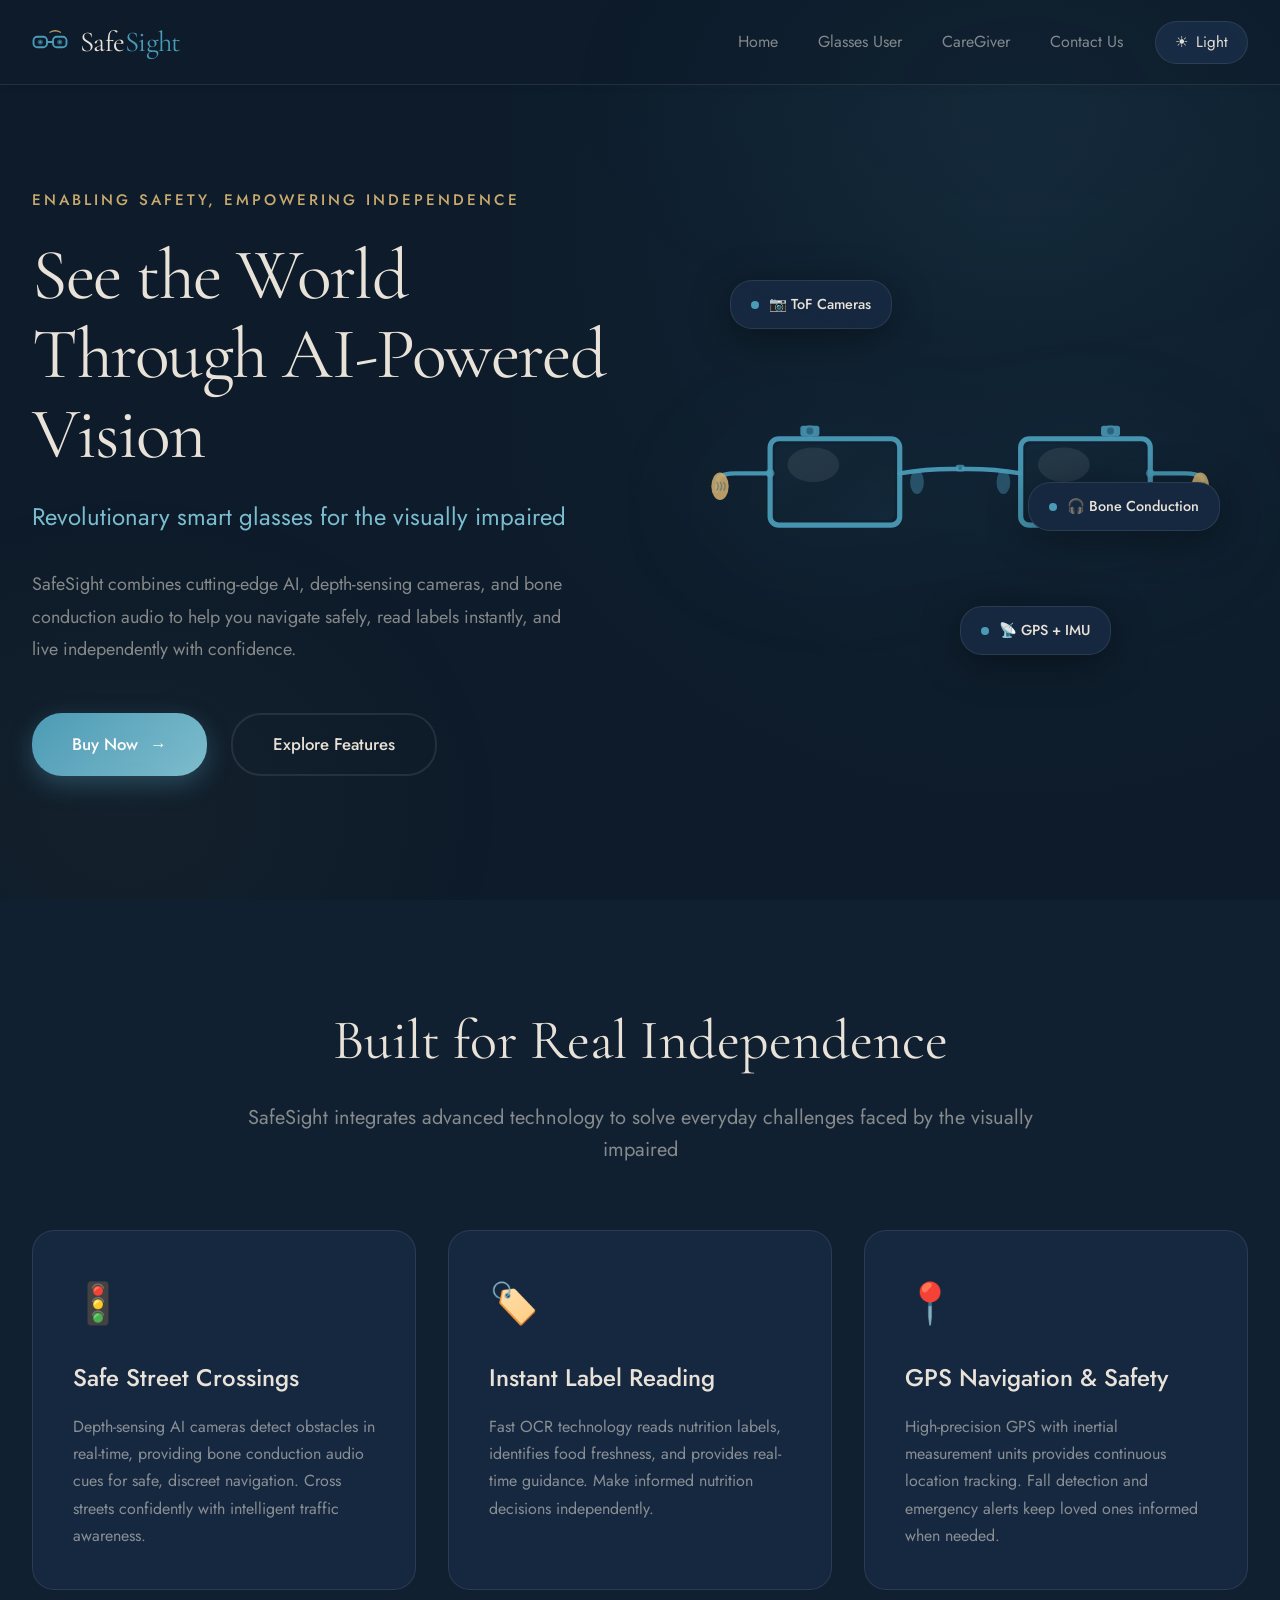
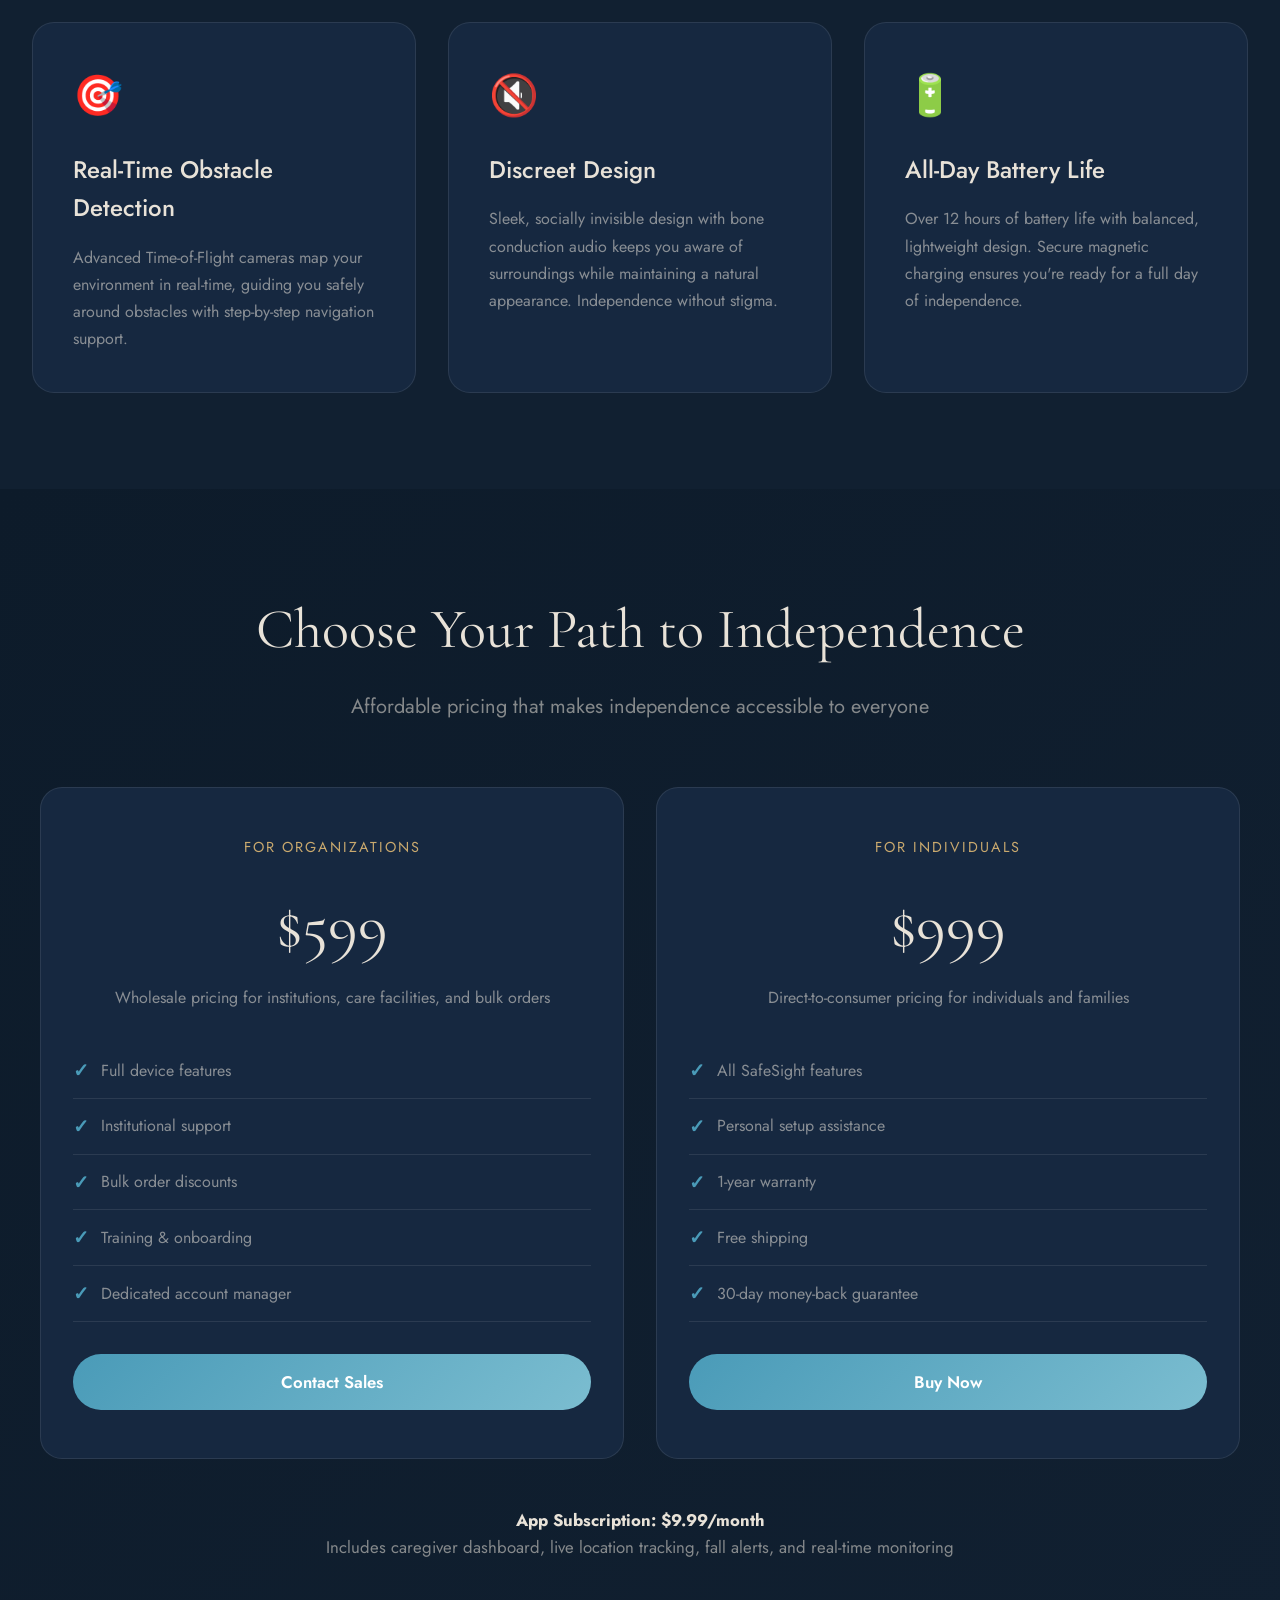
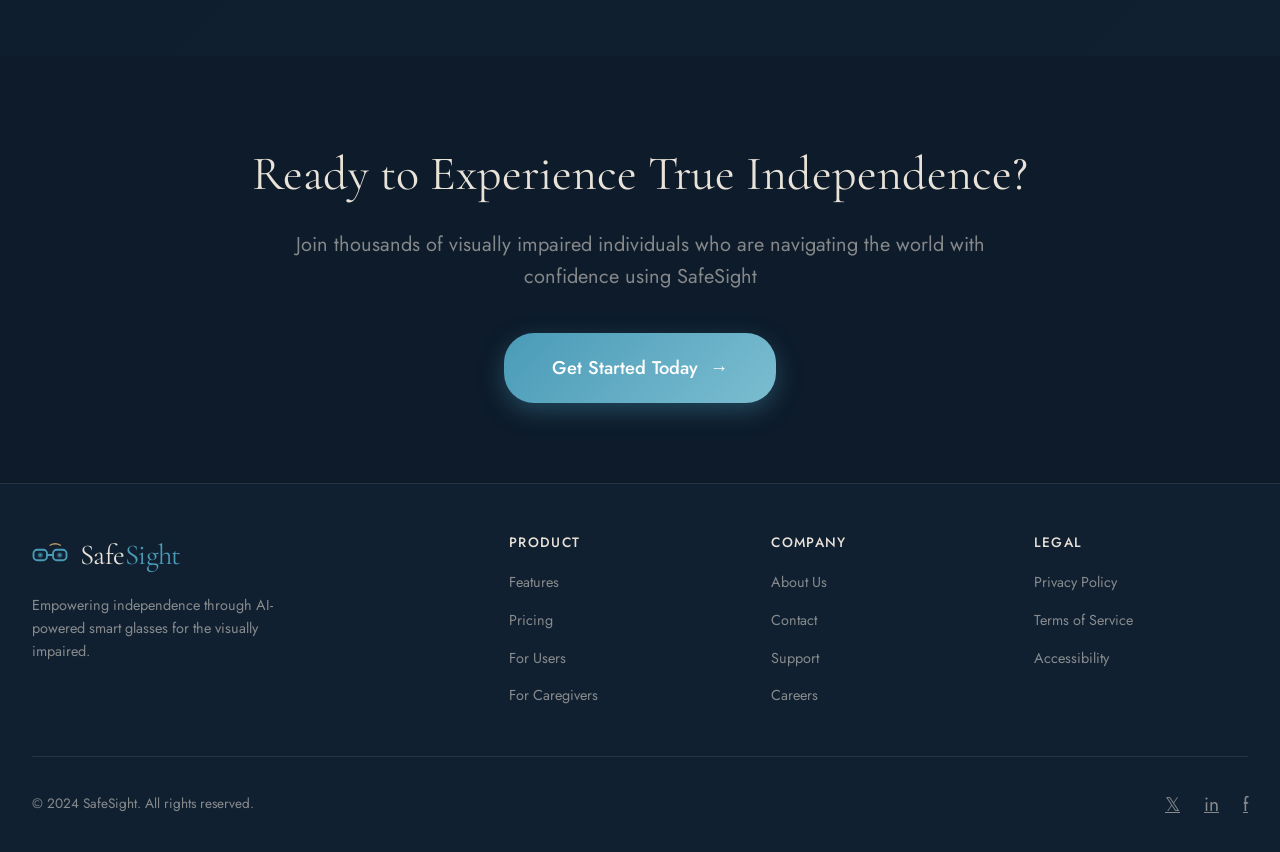
==== commit 85de3878: "Add files via upload" ====
--- a/home.html
+++ b/home.html
@@ -840,6 +840,7 @@
           <li><a href="index.html">Home</a></li>
           <li><a href="app.html#user">Glasses User</a></li>
           <li><a href="app.html#caregiver">CareGiver</a></li>
+          <li><a href="contact.html">Contact Us</a></li>
         </ul>
         <button class="theme-toggle" onclick="toggleTheme()">
           <span id="theme-icon">☀</span>
